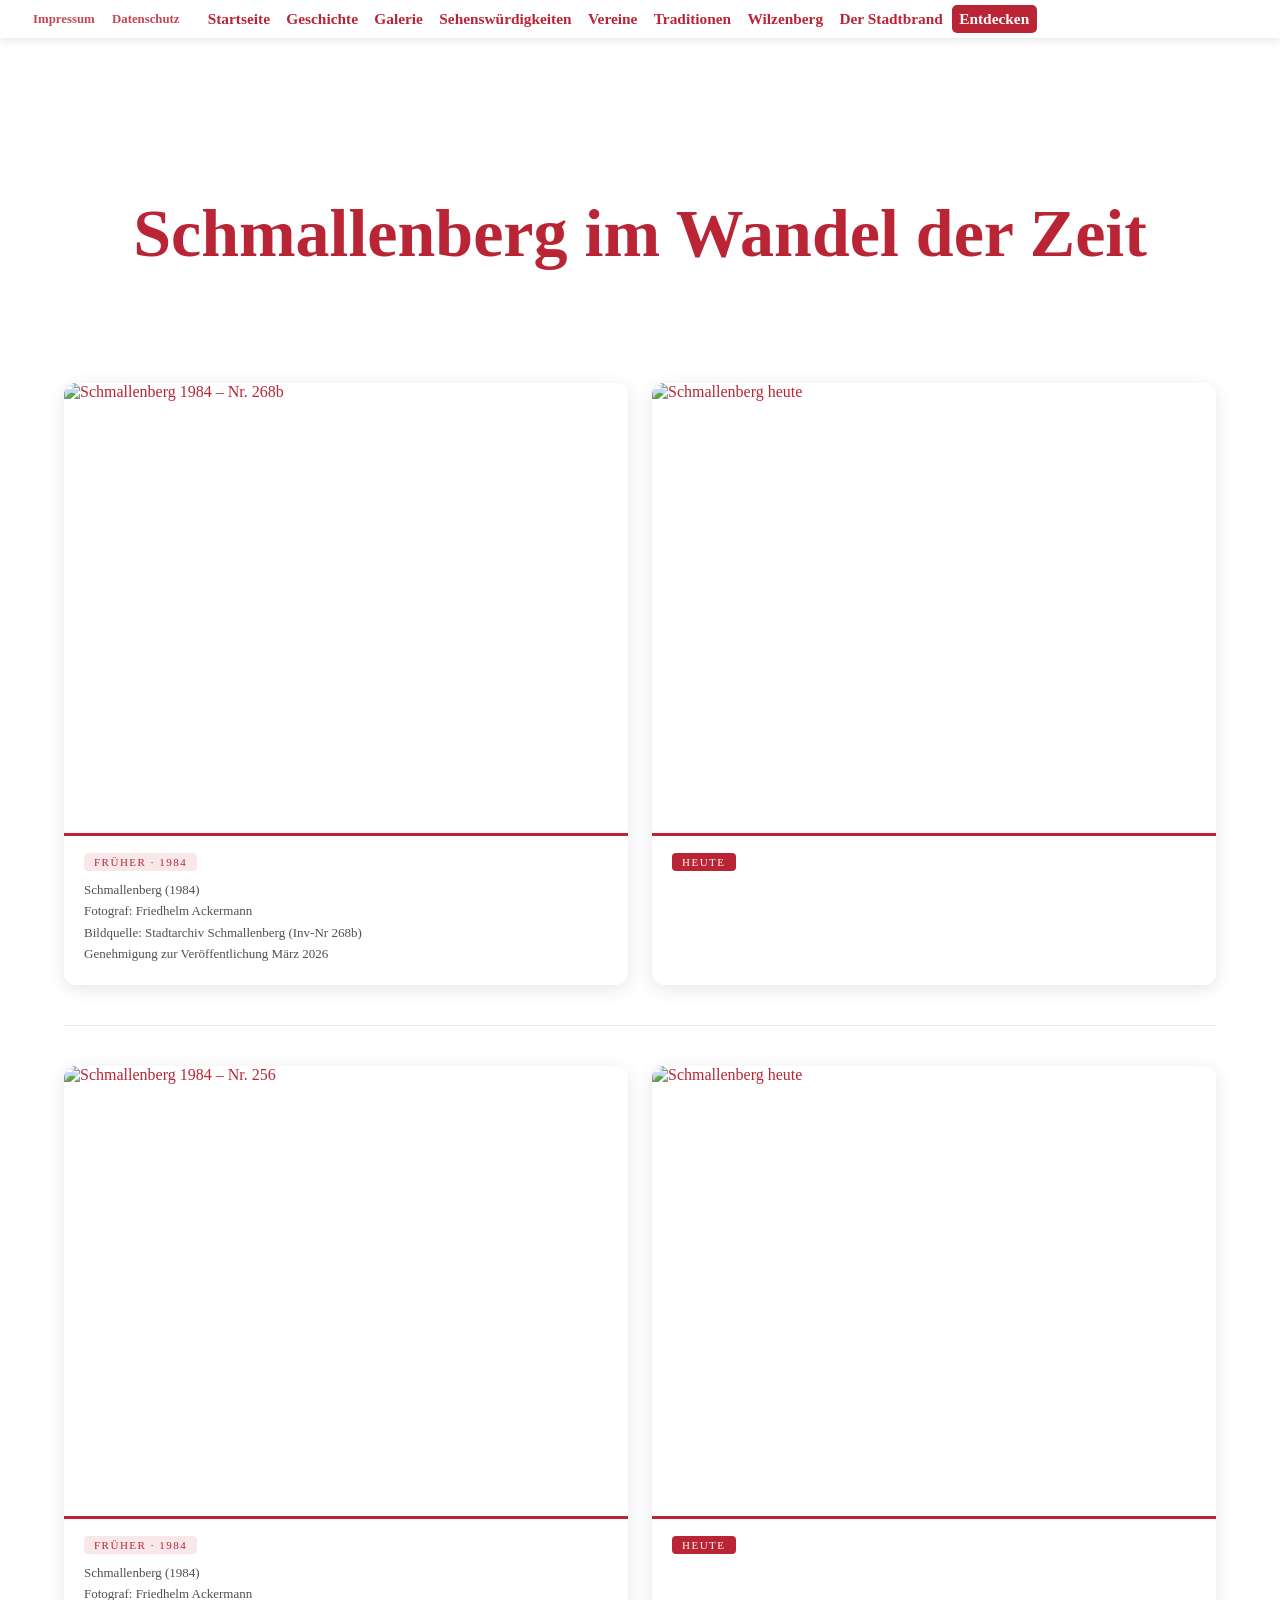
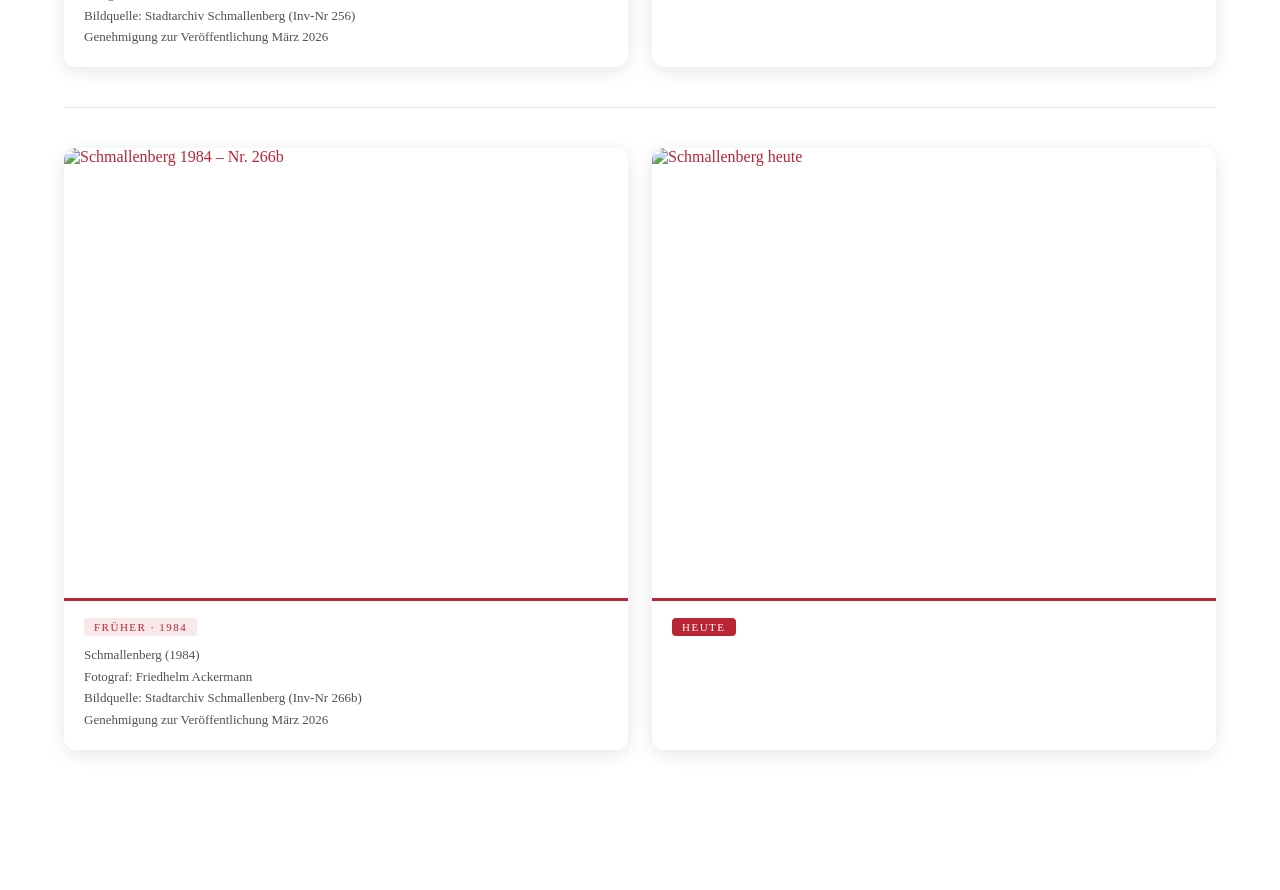
==== Seiten/Entdecken.html @ 1d5bec40 "Add files via upload" ====
<!DOCTYPE html>
<html lang="de">
<head>
  <meta charset="UTF-8">
  <meta name="viewport" content="width=device-width, initial-scale=1.0">
  <title>Entdecken – Schmallenberg</title>
  <link rel="stylesheet" href="../CSS/style.css">
  <style>
    
    .img-wrap {
      cursor: zoom-in;
    }

    .img-wrap img {
      cursor: zoom-in;
      transition: transform 0.2s ease;
    }

    .img-wrap:hover img {
      transform: scale(1.02);
    }
  </style>
</head>
<body>

<nav class="navbar">
  <a href="../index.html" class="logo-link">
    <img src="../Bilder/wappen.svg" alt="Wappen" class="logo-img" onerror="this.style.display='none';">
  </a>
  <button class="menu-toggle" aria-label="Menü öffnen" aria-expanded="false">
    <span class="bar"></span>
    <span class="bar"></span>
    <span class="bar"></span>
  </button>

  <ul class="navbar-always">
    <li><a href="https://stadt-schmallenberg.net/impressum.html">Impressum</a></li>
    <li><a href="https://stadt-schmallenberg.net/datenschutz.html">Datenschutz</a></li>
  </ul>
    <ul class="menu">
    <li><a href="../index.html">Startseite</a></li>
    <li><a href="Geschichte.html">Geschichte</a></li>
    <li><a href="Galerie.html">Galerie</a></li>
    <li><a href="Sehenswuerdigkeiten.html">Sehensw&uuml;rdigkeiten</a></li>
    <li><a href="Vereine.html">Vereine</a></li>
    <li><a href="Tradition.html">Traditionen</a></li>
    <li><a href="Wilzenberg.html">Wilzenberg</a>
      <li><a href="Stadtbrand.html">Der Stadtbrand</a></li>
      <li><a href="Entdecken.html" class="active">Entdecken</a></li>
  </ul>
</nav>
<script src="../CSS/navbar.js"></script>

<div class="vergleich-hero">
  <h1>Schmallenberg im Wandel der Zeit</h1>
</div>

<section class="vergleich-section wahlseiten">

  <div class="vergleich-paar">
    <div class="bild-card">
      <div class="img-wrap">
        <img src="../Bilder/1984-Schmallenberg/StadtarchivSchmallenberg(Nr268b)-Schmallenberg1984.jpg" alt="Schmallenberg 1984 – Nr. 268b">
      </div>
      <div class="bild-info">
        <span class="zeit-badge fruher">Fr&uuml;her · 1984</span>
        <p>Schmallenberg (1984)<br>Fotograf: Friedhelm Ackermann<br>Bildquelle: Stadtarchiv Schmallenberg (Inv-Nr 268b)<br>Genehmigung zur Ver&ouml;ffentlichung M&auml;rz 2026</p>
      </div>
    </div>
    <div class="bild-card">
      <div class="img-wrap">
        <img src="../Bilder/Bilder/IMG_6140.jpeg" alt="Schmallenberg heute">
      </div>
      <div class="bild-info">
        <span class="zeit-badge heute">Heute</span>
      </div>
    </div>
  </div>

  <hr class="paar-trennlinie">

  <div class="vergleich-paar">
    <div class="bild-card">
      <div class="img-wrap">
        <img src="../Bilder/1984-Schmallenberg/StadtarchivSchmallenberg(Nr256)-Schmallenberg1984.jpg" alt="Schmallenberg 1984 – Nr. 256">
      </div>
      <div class="bild-info">
        <span class="zeit-badge fruher">Fr&uuml;her · 1984</span>
        <p>Schmallenberg (1984)<br>Fotograf: Friedhelm Ackermann<br>Bildquelle: Stadtarchiv Schmallenberg (Inv-Nr 256)<br>Genehmigung zur Ver&ouml;ffentlichung M&auml;rz 2026</p>
      </div>
    </div>
    <div class="bild-card">
      <div class="img-wrap">
        <img src="../Bilder/Bilder/IMG_6132.jpeg" alt="Schmallenberg heute">
      </div>
      <div class="bild-info">
        <span class="zeit-badge heute">Heute</span>
      </div>
    </div>
  </div>

  <hr class="paar-trennlinie">

  <div class="vergleich-paar">
    <div class="bild-card">
      <div class="img-wrap">
        <img src="../Bilder/1984-Schmallenberg/StadtarchivSchmallenberg(Nr266b)-Schmallenberg1984.jpg" alt="Schmallenberg 1984 – Nr. 266b">
      </div>
      <div class="bild-info">
        <span class="zeit-badge fruher">Fr&uuml;her · 1984</span>
        <p>Schmallenberg (1984)<br>Fotograf: Friedhelm Ackermann<br>Bildquelle: Stadtarchiv Schmallenberg (Inv-Nr 266b)<br>Genehmigung zur Ver&ouml;ffentlichung M&auml;rz 2026</p>
      </div>
    </div>
    <div class="bild-card">
      <div class="img-wrap">
        <img src="../Bilder/Bilder/IMG_6150.jpeg" alt="Schmallenberg heute">
      </div>
      <div class="bild-info">
        <span class="zeit-badge heute">Heute</span>
      </div>
    </div>
  </div>

</section>

<div id="lightbox" class="lightbox" aria-hidden="true">
  <button id="lb-fullscreen" class="lb-fullscreen" aria-label="Vollbild" title="Vollbild">
    <svg viewBox="0 0 24 24" fill="none" stroke="currentColor" stroke-width="2" stroke-linecap="round" stroke-linejoin="round"><path d="M8 3H5a2 2 0 0 0-2 2v3"></path><path d="M21 8V5a2 2 0 0 0-2-2h-3"></path><path d="M3 16v3a2 2 0 0 0 2 2h3"></path><path d="M16 21h3a2 2 0 0 0 2-2v-3"></path></svg>
  </button>
  <button id="lb-close" class="lb-close" aria-label="Schlie&szlig;en" title="Schlie&szlig;en">✕</button>
  <div class="lb-inner">
    <img id="lb-img" src="" alt="" class="lb-img">
    <div id="lb-caption" class="lb-caption"></div>
  </div>
</div>

<script src="../CSS/navbar.js"></script>
<script src="../CSS/wahlseiten.js"></script>

</body>
</html>
---- CSS/style.css ----
html {
  scroll-behavior: smooth;
  width: 100%;
  margin: 0;
  padding: 0;
}

a {
  text-decoration: none;
  color: rgb(186, 37, 54);
}

body {
  margin: 0;
  padding: 0;
  background-color: white;
  color: rgb(186, 37, 54);
  font-family: "Times New Roman", Times, serif;
  width: 100%;
  max-width: 100vw;
}

* {
  box-sizing: border-box;
}

.navbar {
  display: flex;
  align-items: center;
  font-size: clamp(9px, 1.2vw, 16px);
  padding: clamp(4px, 0.4vw, 8px) clamp(8px, 1.2vw, 20px);
  margin: 0;
  width: 100%;
  background: url('../Bilder/1984-Schmallenberg/StadtarchivSchmallenberg(Nr258)-Schmallenberg1984.jpg') center 65%/135% no-repeat;
  position: sticky;
  top: 0;
  left: 0;
  z-index: 100;
  box-shadow: 0 2px 10px rgba(0, 0, 0, 0.1);
  isolation: isolate;
  box-sizing: border-box;
}

.navbar::after {
  content: '';
  position: absolute;
  inset: 0;
  background-color: rgba(255, 255, 255, 0.55);
  z-index: -1;
}

.logo-link {
  display: block;
  border-radius: 5px;
  padding: 2px;
  flex-shrink: 0;
}

.logo-img {
  height: clamp(30px, 6vw, 110px);
  width: auto;
  display: block;
}

.menu-toggle {
  display: none;
}

.navbar-always {
  display: flex;
  list-style: none;
  gap: 2px;
  margin: 0 0 0 6px;
  padding: 0;
  flex-shrink: 0;
  align-items: center;
}

.navbar-always li a {
  display: inline-block;
  padding: clamp(2px, 0.4vw, 8px) clamp(3px, 0.6vw, 11px);
  border-radius: 5px;
  transition: color 0.3s ease, background 0.3s ease;
  white-space: nowrap;
  font-size: clamp(8px, 1vw, 14px);
  font-weight: 700;
  opacity: 0.85;
}

.navbar-always li a:hover {
  color: white;
  background-color: rgb(186, 37, 54);
  opacity: 1;
}

.menu {
  display: flex;
  list-style: none;
  gap: 1px;
  margin: 0 0 0 clamp(6px, 1vw, 18px);
  padding: 0;
  flex-wrap: nowrap;
  justify-content: flex-start;
  align-items: center;
  flex: 1;
  min-width: 0;
}

.menu li a {
  display: inline-block;
  padding: clamp(2px, 0.4vw, 8px) clamp(3px, 0.6vw, 11px);
  border-radius: 5px;
  transition: color 0.3s ease, transform 0.3s ease;
  white-space: nowrap;
  font-weight: 700;
}

.menu li a:hover {
  color: white;
  transform: scale(108%);
  background-color: rgb(186, 37, 54);
}

.menu li a.active {
  background-color: rgb(186, 37, 54);
  color: white;
  transform: scale(100%);
}

@media (max-width: 900px) {
  .navbar {
    flex-wrap: wrap;
    font-size: 16px;
    padding: 8px 14px;
    background-position: center 15%;
    background-size: 160%;
  }

  .logo-img {
    height: 44px;
  }

  .menu-toggle {
    display: flex;
    flex-direction: column;
    align-items: center;
    justify-content: center;
    gap: 5px;
    width: 42px;
    height: 42px;
    border: none;
    background: rgb(186, 37, 54);
    border-radius: 8px;
    cursor: pointer;
    flex-shrink: 0;
    box-shadow: 0 3px 10px rgba(186, 37, 54, 0.3);
    transition: background 0.25s ease, transform 0.2s ease;
    margin-left: auto;
  }

  .menu-toggle:hover {
    background: rgb(150, 28, 42);
  }

  .menu-toggle .bar {
    display: block;
    width: 22px;
    height: 2.5px;
    background: white;
    border-radius: 2px;
    transition: transform 0.35s cubic-bezier(0.68, -0.4, 0.32, 1.4),
      opacity 0.25s ease,
      width 0.3s ease;
    transform-origin: center;
  }

  .menu-toggle.open {
    transform: rotate(180deg);
  }

  .menu-toggle.open .bar:nth-child(1) {
    transform: translateY(7.5px) rotate(45deg);
  }

  .menu-toggle.open .bar:nth-child(2) {
    opacity: 0;
    width: 0;
  }

  .menu-toggle.open .bar:nth-child(3) {
    transform: translateY(-7.5px) rotate(-45deg);
  }

  .navbar-always {
    margin: 0 8px 0 10px;
    gap: 4px;
  }

  .navbar-always li a {
    font-size: 13px;
    font-weight: 700;
    padding: 6px 8px;
    opacity: 1;
    color: rgb(40, 20, 24);
    text-shadow: 0 1px 2px rgba(255, 255, 255, 0.6);
  }

  .menu {
    flex-basis: 100%;
    flex-direction: column;
    align-items: stretch;
    margin: 0;
    gap: 2px;
    max-height: 0;
    overflow: hidden;
    opacity: 0;
    transform: translateY(-10px) scale(0.98);
    transform-origin: top center;
    transition: max-height 0.4s cubic-bezier(0.22, 1, 0.36, 1),
      opacity 0.3s ease,
      transform 0.35s cubic-bezier(0.22, 1, 0.36, 1);
    pointer-events: none;
    background: rgba(255, 255, 255, 0.35);
    border-radius: 10px;
  }

  .menu.open {
    max-height: 60vh;
    opacity: 1;
    transform: translateY(0) scale(1);
    pointer-events: auto;
    overflow-y: auto;
    margin-top: 8px;
    padding: 4px;
  }

  .menu li a {
    display: block;
    padding: 9px 14px;
    font-size: 15px;
    font-weight: 700;
    border-radius: 7px;
    color: rgb(40, 20, 24);
    text-shadow: 0 1px 2px rgba(255, 255, 255, 0.6);
  }

  .menu.open li {
    animation: menuItemIn 0.35s ease forwards;
    opacity: 0;
  }

  .menu.open li:nth-child(1) {
    animation-delay: 0.03s;
  }

  .menu.open li:nth-child(2) {
    animation-delay: 0.06s;
  }

  .menu.open li:nth-child(3) {
    animation-delay: 0.09s;
  }

  .menu.open li:nth-child(4) {
    animation-delay: 0.12s;
  }

  .menu.open li:nth-child(5) {
    animation-delay: 0.15s;
  }

  .menu.open li:nth-child(6) {
    animation-delay: 0.18s;
  }

  .menu.open li:nth-child(7) {
    animation-delay: 0.21s;
  }

  .menu.open li:nth-child(8) {
    animation-delay: 0.24s;
  }

  .menu.open li:nth-child(9) {
    animation-delay: 0.27s;
  }

  @keyframes menuItemIn {
    from {
      opacity: 0;
      transform: translateX(-8px);
    }

    to {
      opacity: 1;
      transform: translateX(0);
    }
  }
}

.hero {
  display: flex;
  align-items: center;
  justify-content: center;
  text-align: center;
  padding: clamp(60px, 12vw, 160px) clamp(20px, 5vw, 80px);
  min-height: 72vh;
  background-color: white;
}

.hero h1 {
  font-size: clamp(18px, 3vw, 48px);
  font-weight: 700;
  color: rgb(186, 37, 54);
  line-height: 1.4;
  max-width: 900px;
}

.hero .hero-content {
  max-width: 980px;
  margin: 0 auto;
  padding: 0 16px;
}

.hero .hero-content h1 {
  font-family: "Times New Roman", Times, serif;
  font-weight: 700;
  font-size: clamp(40px, 8vw, 84px);
  color: rgb(186, 37, 54);
  margin-bottom: 18px;
  letter-spacing: 0.5px;
}

.hero .hero-content p {
  font-size: 1.12rem;
  color: rgb(70, 70, 70);
  margin-bottom: 14px;
}

.section {
  padding: clamp(60px, 12vw, 200px) clamp(20px, 5vw, 100px);
  text-align: center;
  min-height: 70vh;
  display: flex;
  flex-direction: column;
  align-items: center;
  justify-content: center;
  background-color: white;
  color: rgb(186, 37, 54);
}

.section h2 {
  font-size: clamp(24px, 4vw, 52px);
  margin-bottom: 30px;
  color: rgb(186, 37, 54);
}

.section p {
  font-size: clamp(14px, 1.8vw, 22px);
  line-height: 1.6;
  max-width: 800px;
  margin: 0 auto;
  color: rgb(186, 37, 54);
}

p {
  font-family: "Times New Roman", Times, serif;
  font-size: 1rem;
  line-height: 1.6;
  color: rgb(60, 60, 60);
}

.prose {
  max-width: 900px;
  margin: 0 auto;
  text-align: left;
  font-family: "Times New Roman", Times, serif;
  color: rgb(60, 60, 60);
  font-size: 1.05rem;
  line-height: 1.8;
}

.prose h2 {
  font-size: clamp(26px, 4vw, 48px);
  margin-bottom: 18px;
  color: rgb(186, 37, 54);
}

.prose p+p {
  margin-top: 1rem;
}

.galerie-hero {
  text-align: center;
  padding: clamp(50px, 10vw, 110px) clamp(20px, 5vw, 80px) clamp(20px, 4vw, 40px);
  background: white;
}

.galerie-hero h1 {
  font-family: "Times New Roman", Times, serif;
  font-size: clamp(32px, 6vw, 68px);
  color: rgb(186, 37, 54);
  margin-bottom: 10px;
}

.galerie-hero p {
  font-family: "Times New Roman", Times, serif;
  font-size: clamp(14px, 1.8vw, 18px);
  color: rgb(110, 110, 110);
  font-style: italic;
  margin: 0;
}

.gallery-section {
  padding: clamp(40px, 8vw, 100px) clamp(20px, 5vw, 80px);
  background-color: white;
}

.gallery-section h2 {
  font-family: "Times New Roman", Times, serif;
  font-size: clamp(28px, 5vw, 56px);
  color: rgb(186, 37, 54);
  text-align: center;
  margin-bottom: clamp(24px, 4vw, 48px);
  letter-spacing: 0.5px;
}

.gallery-grid {
  display: grid;
  grid-template-columns: repeat(auto-fill, minmax(280px, 1fr));
  gap: 24px;
  width: 100%;
  max-width: 1500px;
  margin: 0 auto;
}

.gallery-item {
  display: flex;
  flex-direction: column;
  border-radius: 10px;
  overflow: hidden;
  box-shadow: 0 3px 14px rgba(0, 0, 0, 0.10);
  transition: transform 0.22s ease, box-shadow 0.22s ease;
  background: white;
  margin: 0;
}

.gallery-item:hover {
  transform: translateY(-5px);
  box-shadow: 0 10px 28px rgba(186, 37, 54, 0.15);
}

.gallery-img {
  width: 100%;
  height: 260px;
  object-fit: cover;
  display: block;
  cursor: zoom-in;
  transition: transform 0.3s ease;
}

.gallery-item:hover .gallery-img {
  transform: scale(1.04);
}

.gallery-caption {
  font-size: 13px;
  color: rgb(80, 80, 80);
  padding: 12px 14px;
  text-align: left;
  background: white;
  border-top: 2px solid rgba(186, 37, 54, 0.15);
  line-height: 1.6;
  font-family: "Times New Roman", Times, serif;
}

@keyframes fadeIn {
  from {
    opacity: 0;
  }

  to {
    opacity: 1;
  }
}

.lightbox {
  position: fixed;
  inset: 0;
  display: none;
  align-items: center;
  justify-content: center;
  background: rgba(0, 0, 0, 0.88);
  z-index: 2000;
  padding: 24px;
  animation: fadeIn 0.2s ease;
}

.lb-stage {
  display: flex;
  align-items: center;
  justify-content: center;
  gap: clamp(10px, 2vw, 28px);
  width: 100%;
  max-width: 98vw;
}

.lb-inner {
  display: flex;
  flex-direction: column;
  align-items: center;
  max-width: min(92vw, 1600px);
  min-width: 0;
}

.lb-img {
  max-width: min(92vw, 92vh);
  max-height: 92vh;
  height: auto;
  width: auto;
  object-fit: contain;
  border-radius: 6px;
  box-shadow: 0 20px 60px rgba(0, 0, 0, 0.6);
  display: block;
}

.lb-close {
  position: fixed;
  right: 28px;
  top: 24px;
  background: white;
  border: none;
  color: black;
  font-size: 22px;
  cursor: pointer;
  border-radius: 50%;
  width: 44px;
  height: 44px;
  display: flex;
  align-items: center;
  justify-content: center;
  transition: background 0.2s, transform 0.2s;
  line-height: 1;
  z-index: 2001;
  box-shadow: 0 4px 14px rgba(0, 0, 0, 0.35);
}

.lb-close:hover {
  background: rgb(186, 37, 54);
  color: white;
  transform: scale(1.06);
}

.lb-fullscreen {
  position: fixed;
  right: 82px;
  top: 24px;
  background: white;
  border: none;
  color: black;
  font-size: 18px;
  cursor: pointer;
  border-radius: 50%;
  width: 44px;
  height: 44px;
  display: flex;
  align-items: center;
  justify-content: center;
  transition: background 0.2s, transform 0.2s;
  line-height: 1;
  z-index: 2001;
  box-shadow: 0 4px 14px rgba(0, 0, 0, 0.35);
}

.lb-fullscreen:hover {
  background: rgb(186, 37, 54);
  color: white;
  transform: scale(1.06);
}

.lb-fullscreen svg {
  width: 20px;
  height: 20px;
}

.lb-caption {
  margin-top: 14px;
  color: rgba(255, 255, 255, 0.82);
  text-align: center;
  font-family: "Times New Roman", Times, serif;
  font-size: 13px;
  line-height: 1.7;
}

.lb-nav {
  flex-shrink: 0;
  background: white;
  border: none;
  width: clamp(40px, 4.5vw, 56px);
  height: clamp(40px, 4.5vw, 56px);
  border-radius: 50%;
  padding: 0;
  display: flex;
  align-items: center;
  justify-content: center;
  cursor: pointer;
  box-shadow: 0 4px 16px rgba(0, 0, 0, 0.4);
  transition: transform 0.2s ease, box-shadow 0.2s ease;
}

.lb-nav:hover {
  transform: scale(1.08);
  box-shadow: 0 6px 20px rgba(0, 0, 0, 0.5);
}

.lb-nav svg {
  width: 42%;
  height: 42%;
  display: block;
}

.lb-thumb {
  flex-shrink: 0;
  width: clamp(48px, 6vw, 96px);
  height: clamp(72px, 9vw, 140px);
  object-fit: cover;
  border-radius: 8px;
  opacity: 0.45;
  cursor: pointer;
  transition: opacity 0.2s ease, transform 0.2s ease;
}

.lb-thumb:hover {
  opacity: 0.85;
  transform: scale(1.04);
}

@media (max-width: 900px) {
  .lb-thumb {
    display: none;
  }

  .lb-stage {
    position: relative;
    gap: 0;
  }

  .lb-inner {
    max-width: 92vw;
  }

  .lb-img {
    max-height: 78vh;
    max-width: min(90vw, 78vh);
    height: auto;
    width: auto;
  }

  .lb-nav {
    position: fixed;
    top: 50%;
    transform: translateY(-50%);
    width: 48px;
    height: 48px;
    z-index: 2002;
    box-shadow: 0 4px 18px rgba(0, 0, 0, 0.55);
  }

  .lb-nav:hover,
  .lb-nav:active {
    transform: translateY(-50%) scale(1.05);
  }

  .lb-prev {
    left: 10px;
  }

  .lb-next {
    right: 10px;
  }

  .lb-nav svg {
    width: 46%;
    height: 46%;
  }
}

.sehens-info {
  padding: 18px 20px 22px;
  border-top: 3px solid rgb(186, 37, 54);
}

.sehens-info h3 {
  margin: 0 0 8px;
  font-family: "Times New Roman", Times, serif;
  font-size: clamp(16px, 1.8vw, 20px);
  color: rgb(186, 37, 54);
}

.sehens-info p {
  margin: 0;
  font-size: 14px;
  color: rgb(80, 80, 80);
  line-height: 1.65;
  font-family: "Times New Roman", Times, serif;
}

.bild-card {
  background: white;
  border-radius: 12px;
  overflow: hidden;
  box-shadow: 0 4px 18px rgba(0, 0, 0, 0.10);
  transition: transform 0.22s ease, box-shadow 0.22s ease;
}

.bild-card:hover {
  transform: translateY(-6px);
  box-shadow: 0 12px 32px rgba(186, 37, 54, 0.16);
}

.bild-card .img-wrap {
  width: 100%;
  height: 310px;
  overflow: hidden;
}

.bild-card .img-wrap img {
  width: 100%;
  height: 100%;
  object-fit: cover;
  display: block;
  transition: transform 0.3s ease;
}

.bild-card:hover .img-wrap img {
  transform: scale(1.04);
}

.bild-card .img-placeholder {
  width: 100%;
  height: 310px;
  background: rgb(248, 244, 244);
  display: flex;
  flex-direction: column;
  align-items: center;
  justify-content: center;
  gap: 10px;
}

.bild-card .img-placeholder span {
  font-family: "Times New Roman", Times, serif;
  font-size: 14px;
  color: rgba(186, 37, 54, 0.4);
  letter-spacing: 1px;
}

.bild-info {
  padding: 16px 20px 20px;
  border-top: 3px solid rgb(186, 37, 54);
  text-align: left;
}

.bild-info p {
  margin: 0;
  font-size: 13px;
  color: rgb(80, 80, 80);
  line-height: 1.65;
  font-family: "Times New Roman", Times, serif;
}

.zeit-badge {
  display: inline-block;
  font-size: 11px;
  font-family: "Times New Roman", Times, serif;
  letter-spacing: 1.5px;
  text-transform: uppercase;
  padding: 3px 10px;
  border-radius: 4px;
  margin-bottom: 8px;
}

.zeit-badge.fruher {
  background: rgba(186, 37, 54, 0.10);
  color: rgb(186, 37, 54);
}

.zeit-badge.heute {
  background: rgb(186, 37, 54);
  color: white;
}

.paar-trennlinie {
  max-width: 1200px;
  margin: 0 auto 40px;
  border: none;
  border-top: 1px solid rgba(186, 37, 54, 0.12);
}

.vergleich-hero {
  text-align: center;
  padding: clamp(50px, 10vw, 110px) clamp(20px, 5vw, 80px) clamp(20px, 4vw, 40px);
  background: white;
}

.vergleich-hero h1 {
  font-family: "Times New Roman", Times, serif;
  font-size: clamp(32px, 6vw, 68px);
  color: rgb(186, 37, 54);
  margin-bottom: 10px;
}

.vergleich-hero p {
  font-family: "Times New Roman", Times, serif;
  font-size: clamp(14px, 1.8vw, 18px);
  color: rgb(110, 110, 110);
  font-style: italic;
  margin: 0;
}

.vergleich-section {
  padding: clamp(30px, 5vw, 60px) clamp(20px, 5vw, 80px) clamp(60px, 8vw, 100px);
  background: white;
}

.vergleich-paar {
  display: grid;
  grid-template-columns: 1fr 1fr;
  gap: 24px;
  max-width: 1200px;
  margin: 0 auto 40px;
}

@media (max-width: 640px) {
  .vergleich-paar {
    grid-template-columns: 1fr;
  }
}

.wahlseiten .bild-card .img-wrap {
  height: 450px;
}

.wahlseiten .bild-card .img-wrap img {
  cursor: pointer;
}
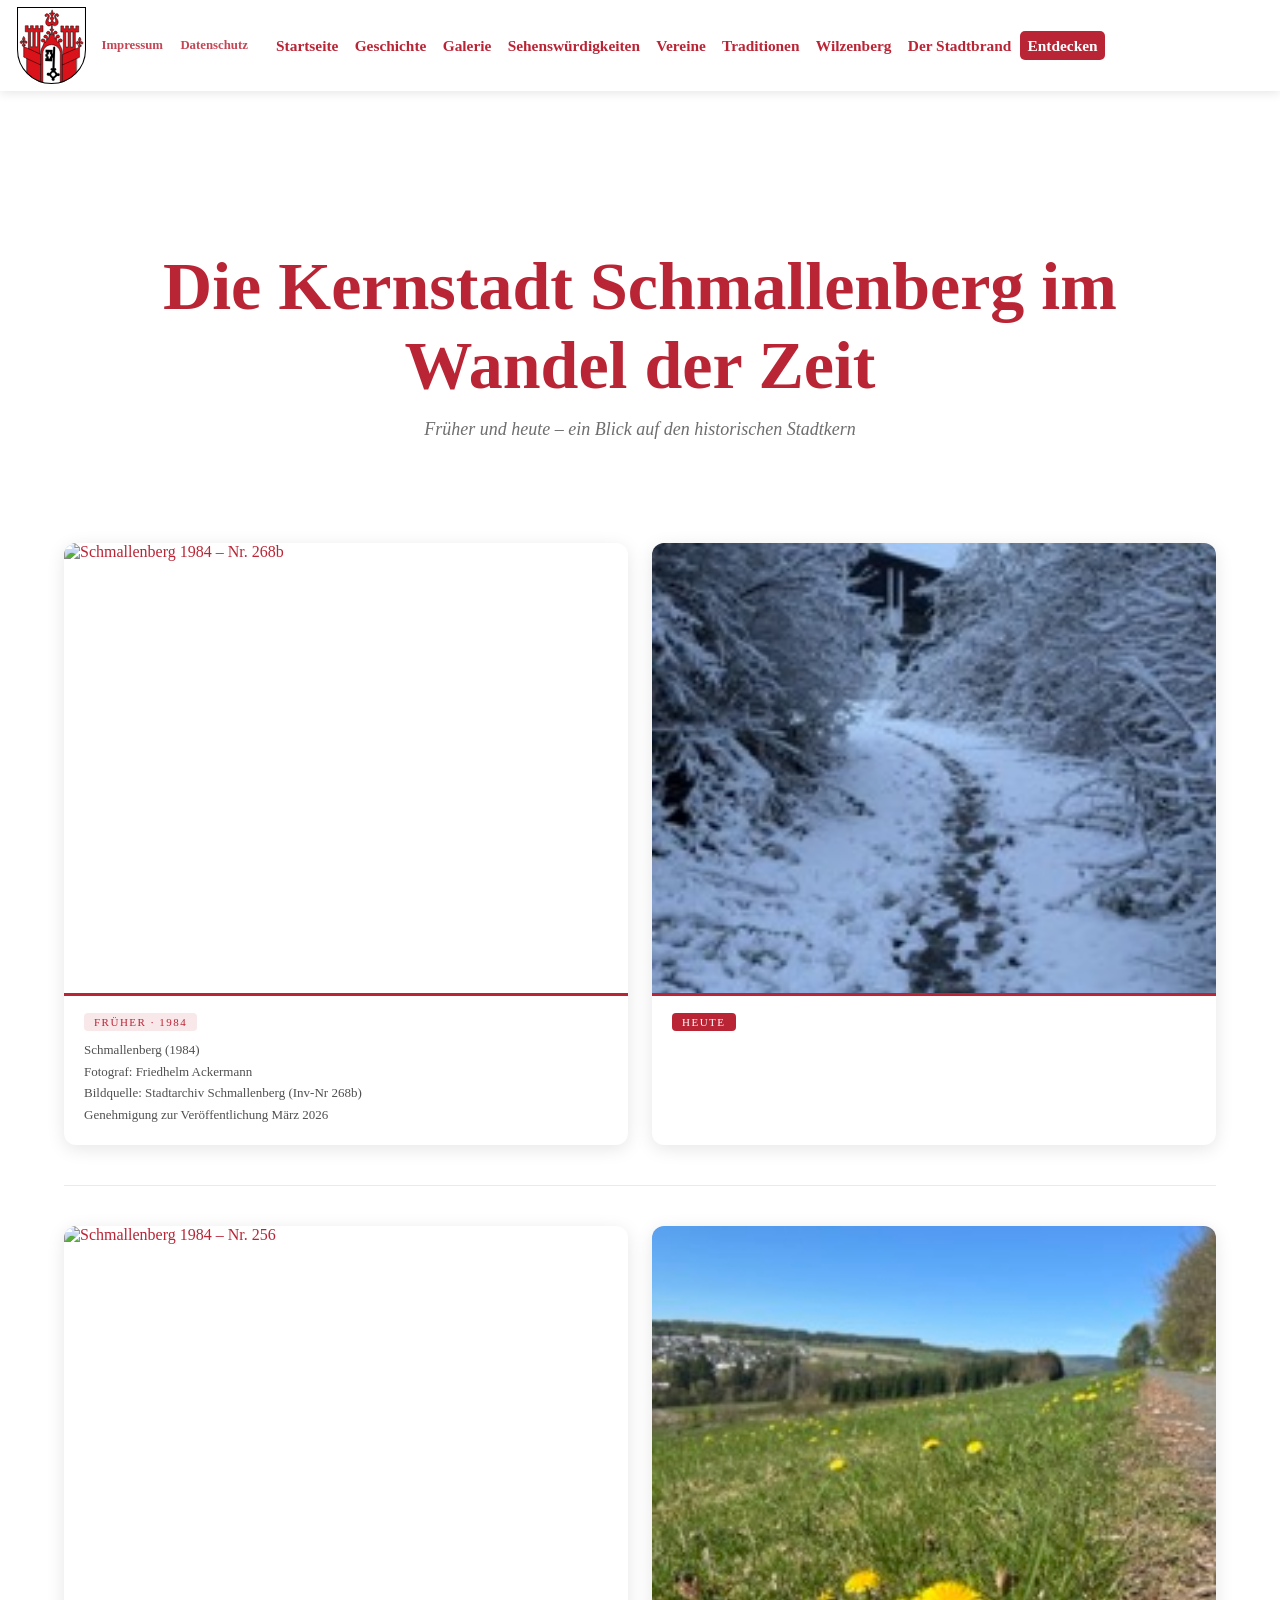
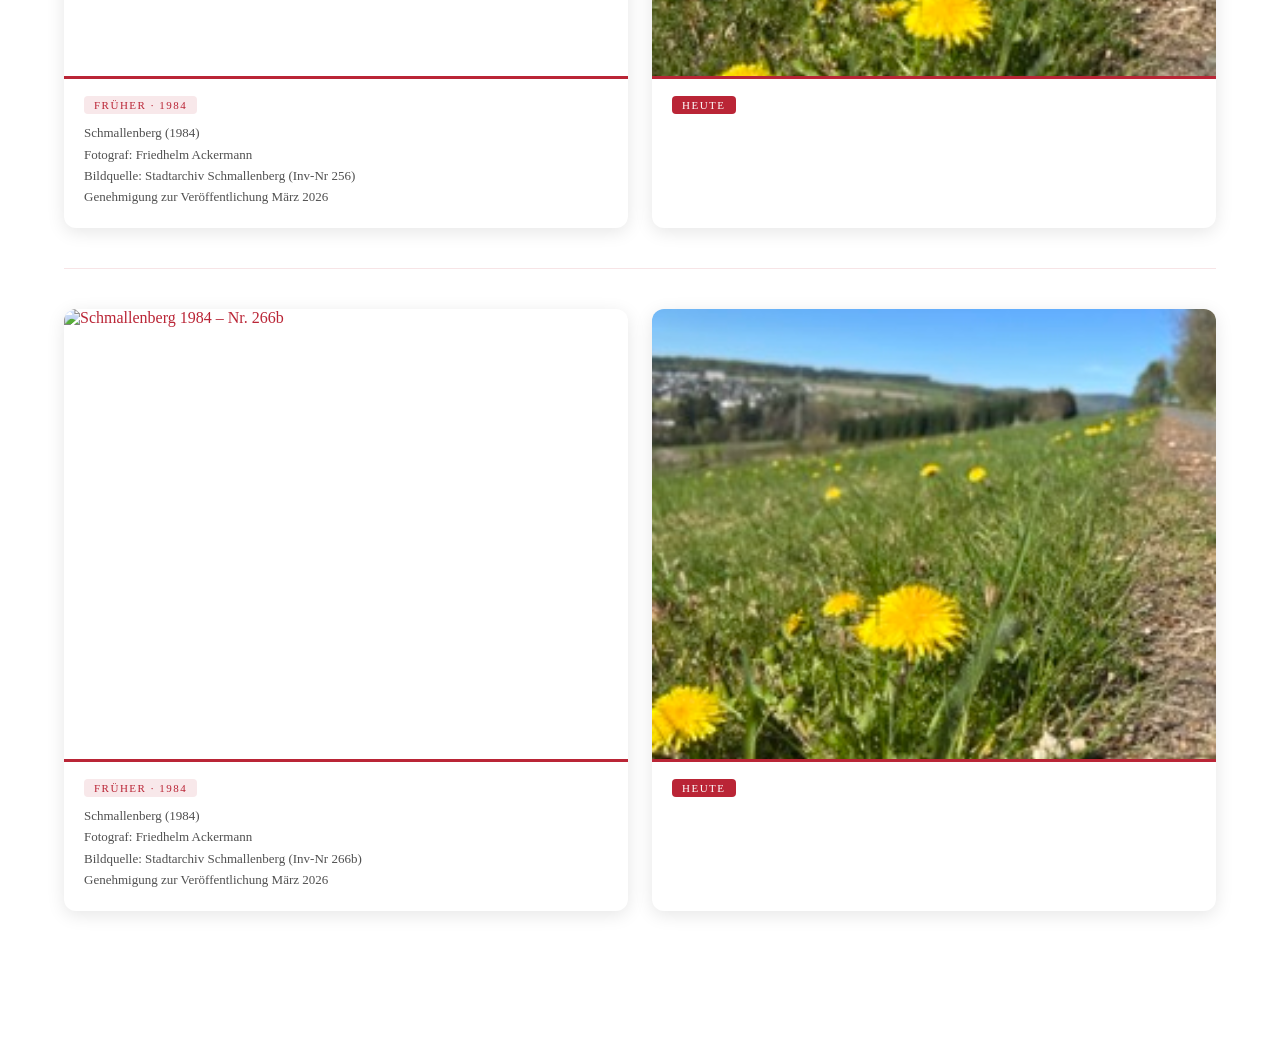
==== commit 2e1a54c7: "Add files via upload" ====
--- a/Seiten/Entdecken.html
+++ b/Seiten/Entdecken.html
@@ -25,7 +25,7 @@
 
 <nav class="navbar">
   <a href="../index.html" class="logo-link">
-    <img src="../Bilder/wappen.svg" alt="Wappen" class="logo-img" onerror="this.style.display='none';">
+    <img src="../Bilder/Wappen.svg" alt="Wappen" class="logo-img" onerror="this.style.display='none';">
   </a>
   <button class="menu-toggle" aria-label="Menü öffnen" aria-expanded="false">
     <span class="bar"></span>
@@ -52,7 +52,8 @@
 <script src="../CSS/navbar.js"></script>
 
 <div class="vergleich-hero">
-  <h1>Schmallenberg im Wandel der Zeit</h1>
+  <h1>Die Kernstadt Schmallenberg im Wandel der Zeit</h1>
+  <p>Fr&uuml;her und heute &ndash; ein Blick auf den historischen Stadtkern</p>
 </div>
 
 <section class="vergleich-section wahlseiten">
@@ -60,7 +61,7 @@
   <div class="vergleich-paar">
     <div class="bild-card">
       <div class="img-wrap">
-        <img src="../Bilder/1984-Schmallenberg/StadtarchivSchmallenberg(Nr268b)-Schmallenberg1984.jpg" alt="Schmallenberg 1984 – Nr. 268b">
+        <img src="../Bilder/1984-Schmallenberg/StadtarchivSchmallenberg(Nr268b)-Schmallenberg1984.jpg" alt="Schmallenberg 1984 – Nr. 268b" loading="lazy" decoding="async">
       </div>
       <div class="bild-info">
         <span class="zeit-badge fruher">Fr&uuml;her · 1984</span>
@@ -69,7 +70,7 @@
     </div>
     <div class="bild-card">
       <div class="img-wrap">
-        <img src="../Bilder/Bilder/IMG_6140.jpeg" alt="Schmallenberg heute">
+        <img src="../Bilder/Bilder/IMG_1756.jpeg" alt="Schmallenberg heute" loading="lazy" decoding="async">
       </div>
       <div class="bild-info">
         <span class="zeit-badge heute">Heute</span>
@@ -82,7 +83,7 @@
   <div class="vergleich-paar">
     <div class="bild-card">
       <div class="img-wrap">
-        <img src="../Bilder/1984-Schmallenberg/StadtarchivSchmallenberg(Nr256)-Schmallenberg1984.jpg" alt="Schmallenberg 1984 – Nr. 256">
+        <img src="../Bilder/1984-Schmallenberg/StadtarchivSchmallenberg(Nr256)-Schmallenberg1984.jpg" alt="Schmallenberg 1984 – Nr. 256" loading="lazy" decoding="async">
       </div>
       <div class="bild-info">
         <span class="zeit-badge fruher">Fr&uuml;her · 1984</span>
@@ -91,7 +92,7 @@
     </div>
     <div class="bild-card">
       <div class="img-wrap">
-        <img src="../Bilder/Bilder/IMG_6132.jpeg" alt="Schmallenberg heute">
+        <img src="../Bilder/Bilder/IMG_5144.jpeg" alt="Schmallenberg heute" loading="lazy" decoding="async">
       </div>
       <div class="bild-info">
         <span class="zeit-badge heute">Heute</span>
@@ -104,7 +105,7 @@
   <div class="vergleich-paar">
     <div class="bild-card">
       <div class="img-wrap">
-        <img src="../Bilder/1984-Schmallenberg/StadtarchivSchmallenberg(Nr266b)-Schmallenberg1984.jpg" alt="Schmallenberg 1984 – Nr. 266b">
+        <img src="../Bilder/1984-Schmallenberg/StadtarchivSchmallenberg(Nr266b)-Schmallenberg1984.jpg" alt="Schmallenberg 1984 – Nr. 266b" loading="lazy" decoding="async">
       </div>
       <div class="bild-info">
         <span class="zeit-badge fruher">Fr&uuml;her · 1984</span>
@@ -113,7 +114,7 @@
     </div>
     <div class="bild-card">
       <div class="img-wrap">
-        <img src="../Bilder/Bilder/IMG_6150.jpeg" alt="Schmallenberg heute">
+        <img src="../Bilder/Bilder/IMG_5145.jpeg" alt="Schmallenberg heute" loading="lazy" decoding="async">
       </div>
       <div class="bild-info">
         <span class="zeit-badge heute">Heute</span>
